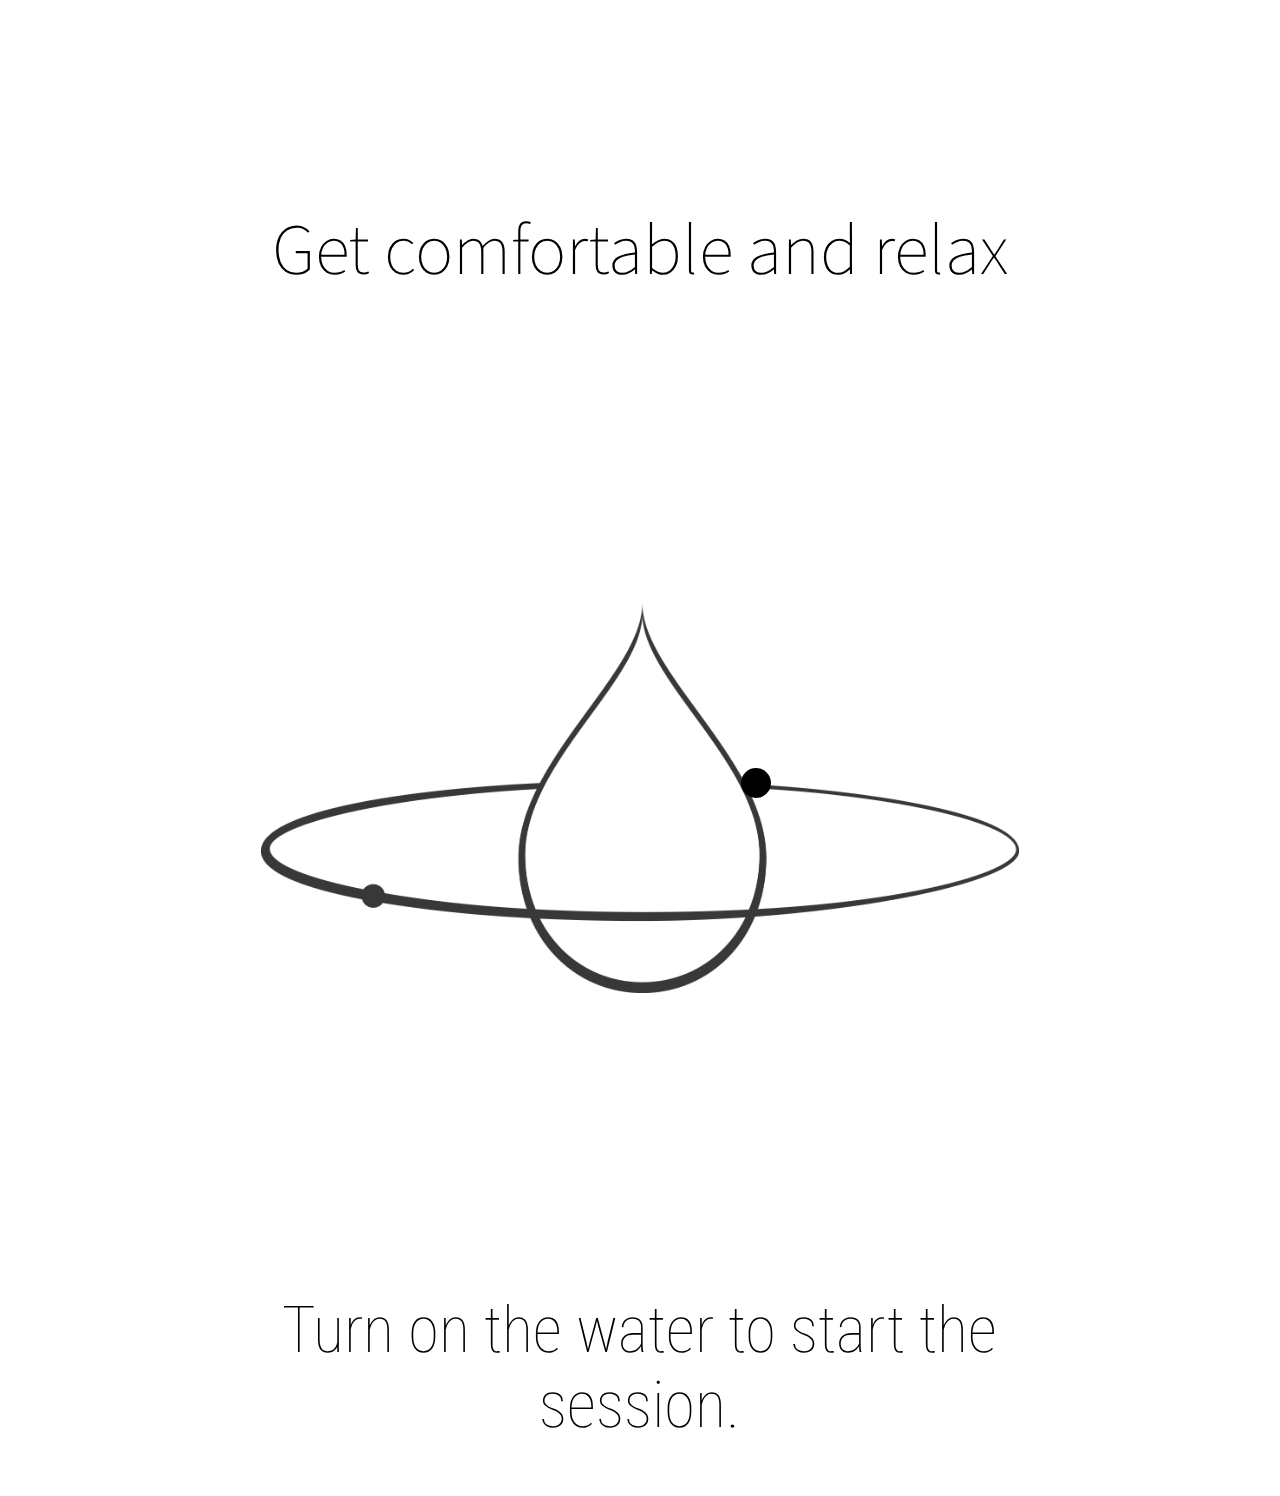
==== play.html @ d1fb0a1b "play page" ====
<html>
  <head>
    <link href="https://fonts.googleapis.com/css?family=Roboto+Condensed|Source+Sans+Pro:300" rel="stylesheet">
    <link rel="stylesheet" href="ns.css">
  </head>
  <body id="page3">
    <h1 id="page3-top-text">Get comfortable and relax</h1>
    <div class="logo-div">
      <img src="logo.png" />
      <div id="circle"></div>
    </div>
    <h2 id="page3-bottom-text">Turn on the water to start the session.</h2>
  </body>
</html>
---- ns.css ----
#page3 {
  text-align: center;
}
#page3-top-text {
  display: block;
  font-size: 72px;
  margin-top: 200px;
  margin-bottom: 200px;
  width: 60%;
  margin-left: auto;
  margin-right: auto;
  font-weight: 100;
  font-family: 'Source Sans Pro', sans-serif;
}
.logo-div {
  width: 100%;
  padding-top: 100px;
  padding-bottom: 100px;
  position: relative;
}
.logo-div > img {
  width: 60%;
  display: block;
  margin-left: auto;
  margin-right: auto;
}
.logo-div > #circle {
  border-radius: 50%;
  width: 30px;
  height: 30px;
  background-color: #000;
  position: absolute;
  top: 45%;
  left: 58%;
  animation: circle-orbit 3s linear infinite;
}
@keyframes circle-orbit {
  0% {
    top: 45%;
    left: 39%;
    width: 0px;
    height: 0px;
  }
  10% {
    top: 50%;
    left: 23%;
    width: 30px;
    height: 30px;
  }
  20% {
    top: 54%;
    left: 19%;
  }
  30% {
    top: 60%;
    left: 23%;
  }
  40% {
    top: 65%;
    left: 39%;
  }
  50% {
    top: 64%;
    left: 57%;
  }
  60% {
    top: 60%;
    left: 73%;
    width: 30px;
    height: 30px;
  }
  70% {
    top: 54%;
    left: 78%;
  }
  80% {
    top: 50%;
    left: 74%;
  }
  90% {
    top: 46%;
    left: 58%;
  }
  100% {
    top: 46%;
    left: 58%;
    width: 0px;
    height: 0px;
  }
}
#page3-bottom-text {
  display: block;
  width: 70%;
  margin-left: auto;
  margin-right: auto;
  font-size: 64px;
  font-weight: 100;
  margin-top: 200px;
  font-family: 'Roboto Condensed', sans-serif;
}
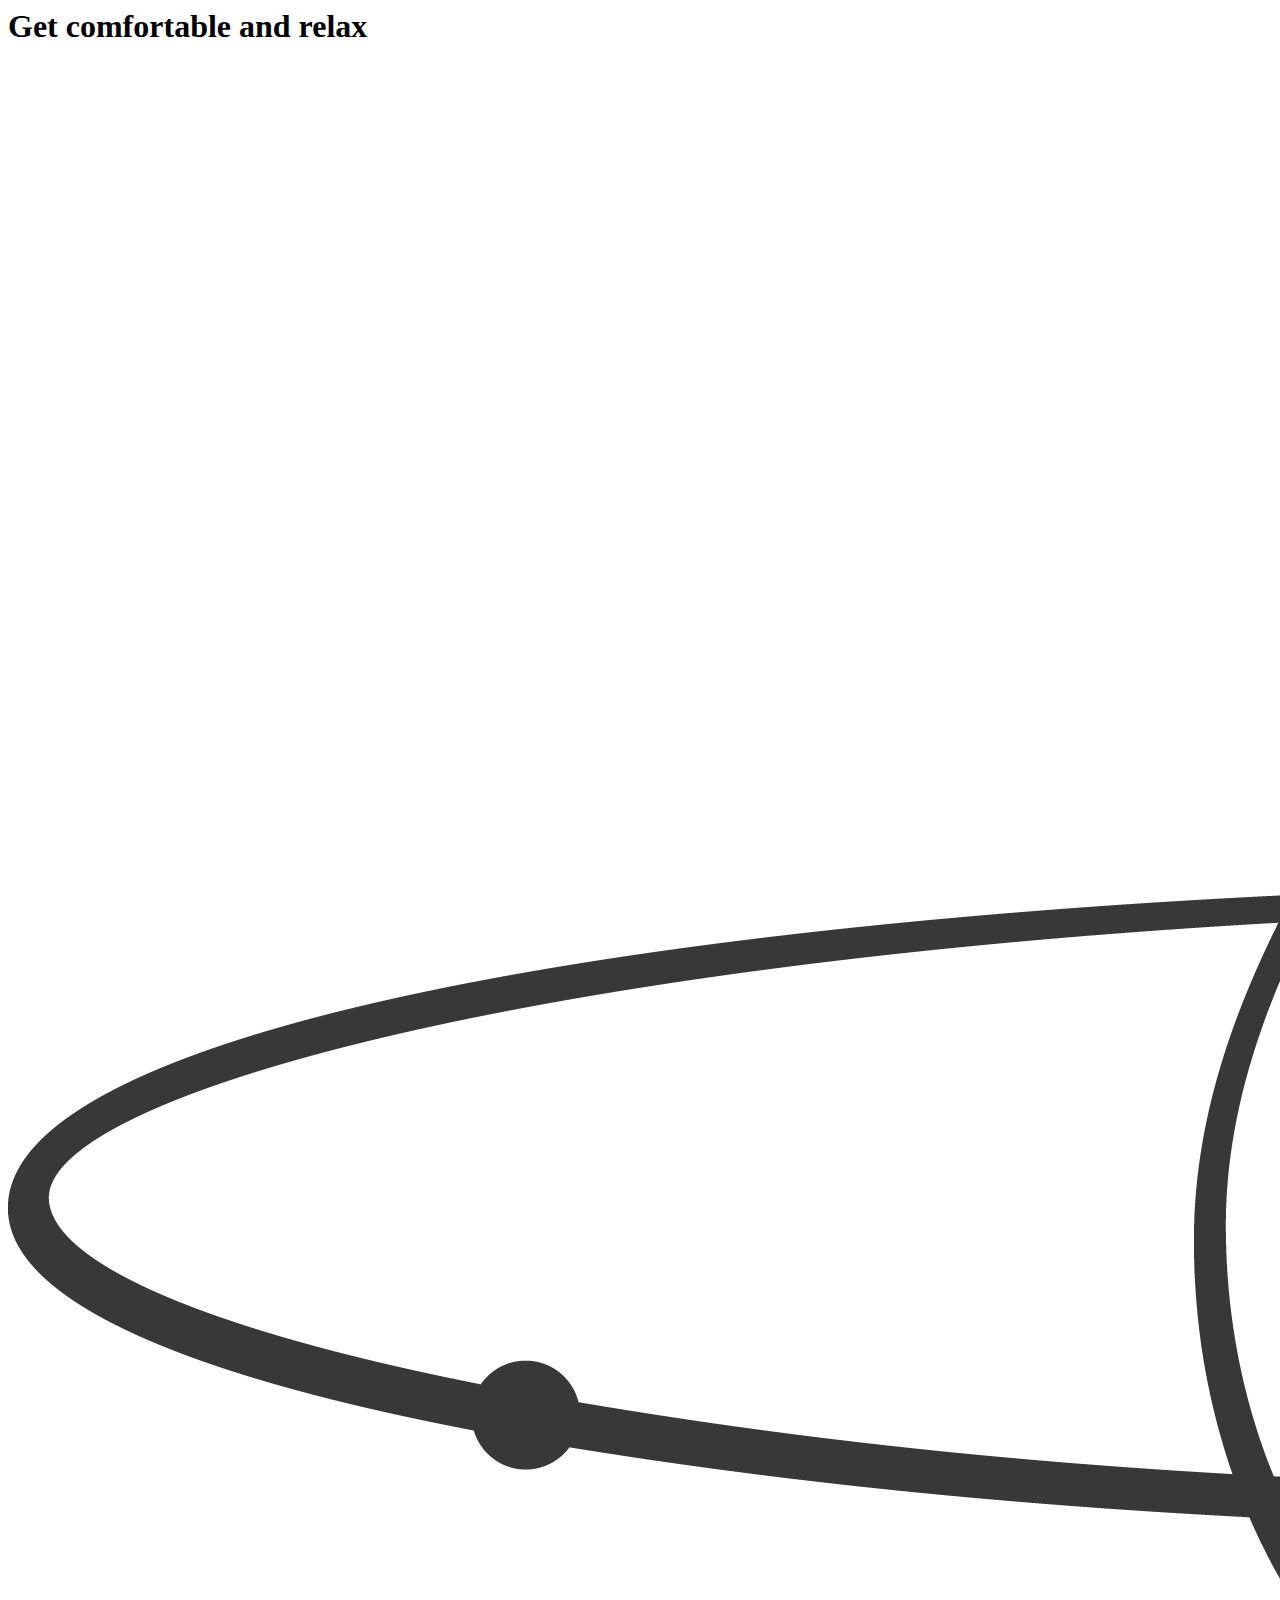
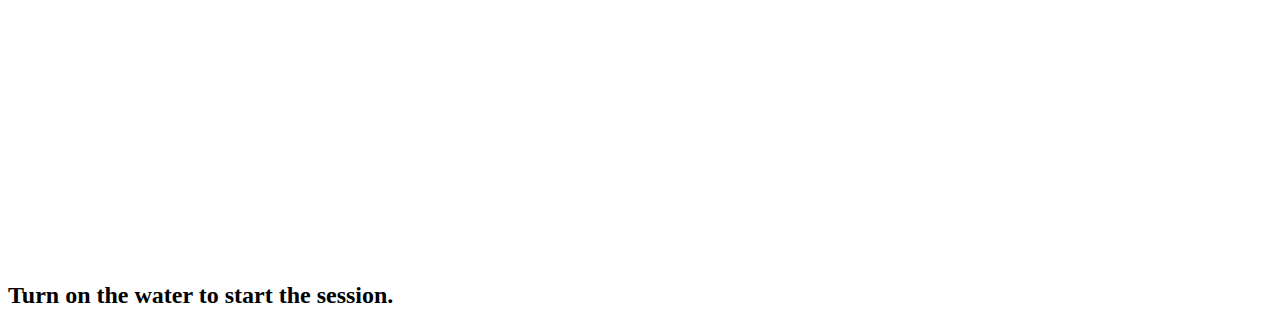
==== commit a0180346: "ok" ====
--- a/play.html
+++ b/play.html
@@ -1,7 +1,7 @@
 <html>
   <head>
     <link href="https://fonts.googleapis.com/css?family=Roboto+Condensed|Source+Sans+Pro:300" rel="stylesheet">
-    <link rel="stylesheet" href="ns.css">
+    <link rel="stylesheet" href="stylesheet.css">
   </head>
   <body id="page3">
     <h1 id="page3-top-text">Get comfortable and relax</h1>
--- a/stylesheet.css
+++ b/stylesheet.css
@@ -0,0 +1,235 @@
+
+
+#wrapper {
+  height: 90vh;
+  width : 25%;
+  padding: 2%;
+  position: relative;
+  margin-left: auto;
+  margin-right: auto;
+}
+
+.sida2-play {
+  position: relative;
+  text-align: center;
+  margin-left: auto;
+  margin-right: auto;
+  background-color: black;
+  width: 100px;
+  height: 100px;
+  top: 60%;
+  border-radius: 50%;
+  box-shadow: 0px 0px 10px black;
+}
+
+.sida2-playbutton {
+  border-style: solid;
+  border-width: 37px;
+  border-color: #202020;
+  top: 30%;
+  left: 35%;
+
+  position: relative;
+  box-sizing: border-box;
+  width: 20px;
+  height: 20px;
+  border-width: 20px 0px 20px 37px;
+
+
+
+  border-color: transparent transparent transparent #FFF;
+
+}
+
+
+
+.sida2-play:hover {
+  cursor: pointer;
+}
+
+@media screen and (max-width: 992px) {
+  #wrapper {
+    width: 100%;
+  }
+
+*{
+    box-sizing: border-box;
+}
+
+html, body{
+    margin:0;
+    padding:0;
+    font-family: "avenir", sans-serif;
+}
+
+
+#sida1{
+    width:100%;
+    padding:10px;
+}
+
+#sida1 > header {
+    width:100%;
+    display:flex;
+    flex-direction: row;
+    justify-content: flex-end;
+}
+
+#sida1 > header > #profile{
+    margin:5px 10px 20px;
+    text-decoration: none;
+    color:#383839;
+}
+
+#sida1 > h2{
+    margin:0;
+    color:#383839;
+}
+
+#sida1 > .horizontal-nav {
+    background: #fff;
+    height: 78px;
+    overflow-y: hidden;
+    margin: 0 0 32px;
+    border-radius: 3px;
+}
+
+#sida1 > .horizontal-nav > .nav-wrapper{
+    white-space:nowrap;
+    overflow-x:auto;
+    -webkit-overflow-scrolling:touch;
+    -ms-overflow-style: -ms-autohiding-scrollbar;
+    padding: 0 0 16px;
+}
+
+#sida1 > .horizontal-nav > .nav-wrapper > a{
+    text-decoration: none;
+}
+
+#sida1 > .horizontal-nav > .nav-wrapper > a > .link{
+    display:inline-block;
+    border-radius: 3px;
+    margin: 0 2px;
+    border:1px solid rgba(0,0,0, 0.6);
+    min-width: 36%;
+    text-align: center;
+}
+
+#sida1 > .horizontal-nav > .nav-wrapper > a > .nav-link {
+    color:#383839;
+    font-family: 'avenir', sans-serif;
+    font-size: 14px;
+    font-weight: 400;
+    height:78px;
+    letter-spacing: 0.03em;
+    line-height: 78px;
+    padding:0 24px;
+
+}
+
+#sida1 > .horizontal-nav > .nav-wrapper > a > .nav-link.-active {
+    color:#fafafa;
+    font-weight: 500;
+
+}
+
+#page3 {
+  text-align: center;
+}
+#page3 > #page3-top-text {
+  display: block;
+  font-size: 72px;
+  margin-top: 200px;
+  margin-bottom: 200px;
+  width: 60%;
+  margin-left: auto;
+  margin-right: auto;
+  font-weight: 100;
+  font-family: 'Source Sans Pro', sans-serif;
+}
+#page3 > .logo-div {
+  width: 100%;
+  padding-top: 100px;
+  padding-bottom: 100px;
+  position: relative;
+}
+#page3 > .logo-div > img {
+  width: 60%;
+  display: block;
+  margin-left: auto;
+  margin-right: auto;
+}
+#page3 > .logo-div > #circle {
+  border-radius: 50%;
+  width: 30px;
+  height: 30px;
+  background-color: #000;
+  position: absolute;
+  top: 45%;
+  left: 58%;
+  animation: circle-orbit 3s linear infinite;
+}
+@keyframes circle-orbit {
+  0% {
+    top: 45%;
+    left: 39%;
+    width: 0px;
+    height: 0px;
+  }
+  10% {
+    top: 50%;
+    left: 23%;
+    width: 30px;
+    height: 30px;
+  }
+  20% {
+    top: 54%;
+    left: 19%;
+  }
+  30% {
+    top: 60%;
+    left: 23%;
+  }
+  40% {
+    top: 65%;
+    left: 39%;
+  }
+  50% {
+    top: 64%;
+    left: 57%;
+  }
+  60% {
+    top: 60%;
+    left: 73%;
+    width: 30px;
+    height: 30px;
+  }
+  70% {
+    top: 54%;
+    left: 78%;
+  }
+  80% {
+    top: 50%;
+    left: 74%;
+  }
+  90% {
+    top: 46%;
+    left: 58%;
+  }
+  100% {
+    top: 46%;
+    left: 58%;
+    width: 0px;
+    height: 0px;
+  }
+}
+#page3 > #page3-bottom-text {
+  display: block;
+  width: 70%;
+  margin-left: auto;
+  margin-right: auto;
+  font-size: 64px;
+  font-weight: 100;
+  margin-top: 200px;
+  font-family: 'Roboto Condensed', sans-serif;
+}
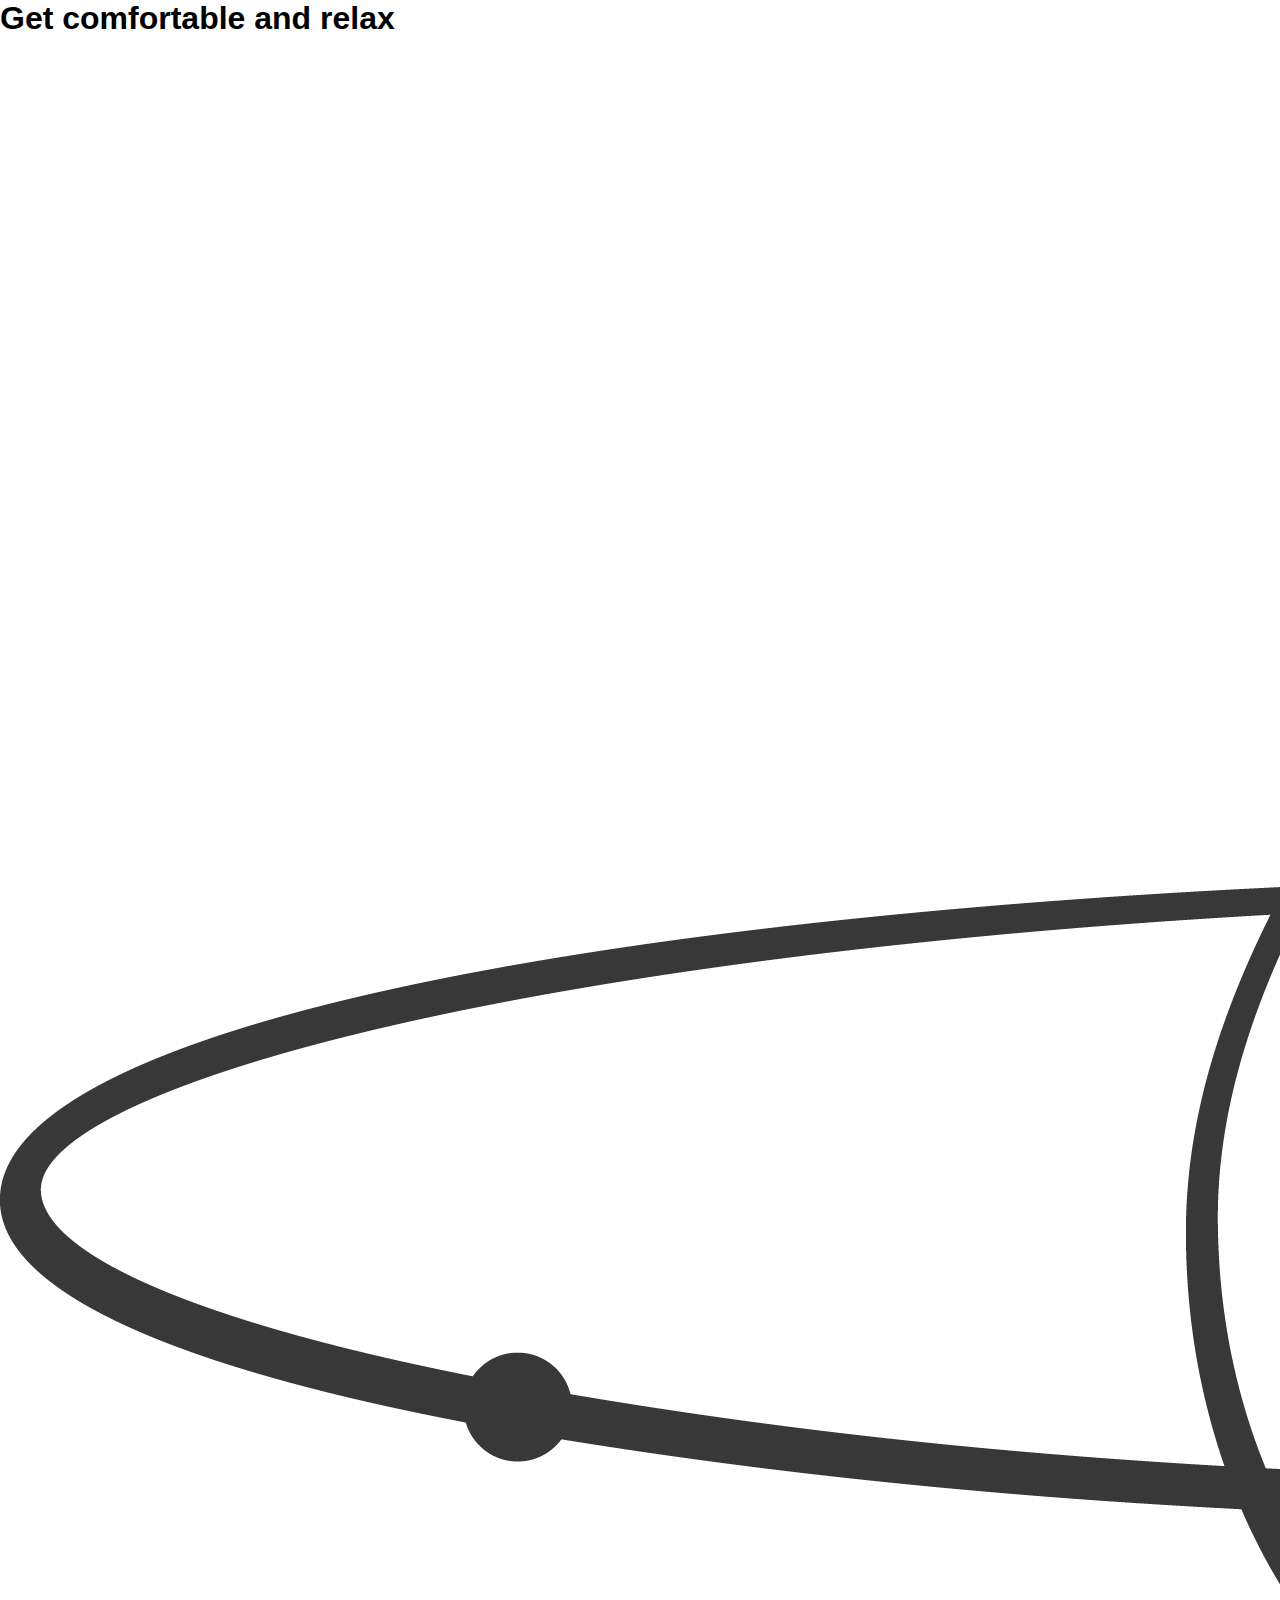
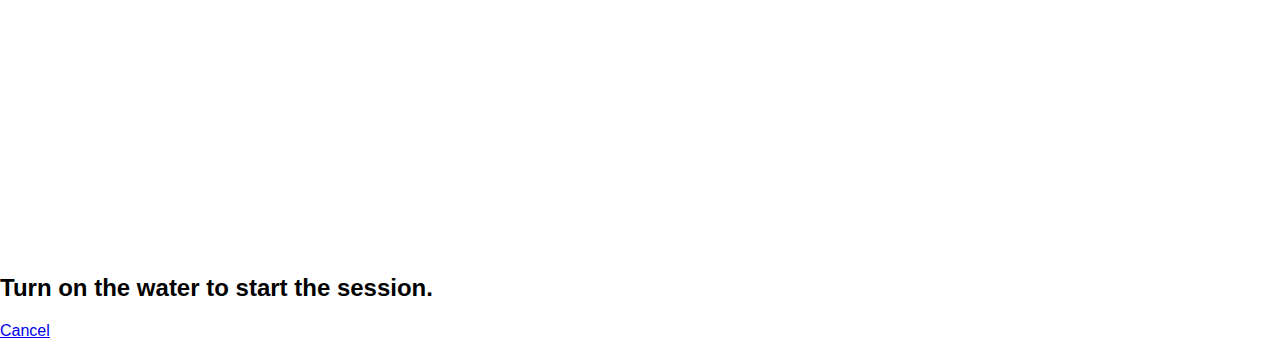
==== commit 2e9d138f: "feedback" ====
--- a/play.html
+++ b/play.html
@@ -10,5 +10,6 @@
       <div id="circle"></div>
     </div>
     <h2 id="page3-bottom-text">Turn on the water to start the session.</h2>
+    <a href="feedback.html" id="cancelBtn">Cancel</a>
   </body>
 </html>
--- a/stylesheet.css
+++ b/stylesheet.css
@@ -7,6 +7,12 @@
   position: relative;
   margin-left: auto;
   margin-right: auto;
+}
+
+.play-html {
+  position: relative;
+  height: 100%;
+  top: 250px;
 }
 
 .sida2-play {
@@ -17,7 +23,7 @@
   background-color: black;
   width: 100px;
   height: 100px;
-  top: 60%;
+
   border-radius: 50%;
   box-shadow: 0px 0px 10px black;
 }
@@ -40,17 +46,13 @@
   border-color: transparent transparent transparent #FFF;
 
 }
-
-
-
-.sida2-play:hover {
-  cursor: pointer;
-}
-
-@media screen and (max-width: 992px) {
-  #wrapper {
-    width: 100%;
-  }
+.triangle {
+  stroke-dasharray: 280;
+
+  stroke: #fff;
+  transform: translate(-3px, -10px);
+
+}
 
 *{
     box-sizing: border-box;
@@ -62,31 +64,105 @@
     font-family: "avenir", sans-serif;
 }
 
-
-#sida1{
-    width:100%;
-    padding:10px;
-}
-
-#sida1 > header {
+header, #page3 > header {
     width:100%;
     display:flex;
     flex-direction: row;
     justify-content: flex-end;
-}
-
-#sida1 > header > #profile{
+    position:relative;
+    z-index: 100;
+}
+
+
+
+header > #profile{
     margin:5px 10px 20px;
     text-decoration: none;
     color:#383839;
-}
-
-#sida1 > h2{
+    font-size: 36px;
+}
+
+header > #getBack, #page3 > header > #getBack{
+    margin:5px 10px 20px;
+    text-decoration: none;
+    color:#383839;
+    font-size: 36px;
+}
+
+
+
+.nav-link#relax{
+    background:url('./images/Bilder_jari/sam-schooler-4824-unsplash.jpg');
+    background-size: cover;
+    background-repeat: no-repeat;
+}
+
+.nav-link#stress{
+    background:url('./images/Bilder_jari/skystar.jpg');
+    background-size: cover;
+    background-repeat: no-repeat;
+}
+
+.nav-link#relationship{
+    background:url('./images/Bilder_jari/rela.jpg');
+    background-size: cover;
+    background-repeat: no-repeat;
+}
+
+.nav-link#personalGrowth{
+    background:url('./images/Bilder_jari/personalGrowth.jpg');
+    background-size: cover;
+    background-repeat: no-repeat;
+}
+
+.nav-link#ambient{
+    background:url('./images/Bilder_jari/andrew-haimerl-594067-unsplash.jpg');
+    background-size: cover;
+    background-repeat: no-repeat;
+}
+
+.nav-link#nature{
+    background:url('./images/Bilder_jari/rene-bieder-101094-unsplash.jpg');
+    background-size: cover;
+    background-repeat: no-repeat;
+}
+
+.nav-link#acoustic{
+    background:url('./images/Bilder_jari/ramiro-mendes-392727-unsplash.jpg');
+    background-size: cover;
+    background-repeat: no-repeat;
+}
+
+.nav-link#waves{
+    background:url('./images/Bilder_jari/sam-schooler-4824-unsplash.jpg');
+    background-size: cover;
+    background-repeat: no-repeat;
+}
+
+.nav-link#morning_shower{
+    background:url('./images/Bilder_jari/samuel-zeller-19361-unsplash.jpg');
+    background-size: cover;
+    background-repeat: no-repeat;
+}
+
+.nav-link#after_workout{
+    background:url('./images/Bilder_jari/kyle-johnson-389070-unsplash.jpg');
+    background-size: cover;
+    background-repeat: no-repeat;
+}
+
+
+.sida1{
+    width:100%;
+    padding:10px;
+}
+
+.sida1 > h2{
     margin:0;
     color:#383839;
 }
 
-#sida1 > .horizontal-nav {
+.sida1 > .horizontal-nav {
     background: #fff;
     height: 78px;
     overflow-y: hidden;
@@ -94,7 +170,7 @@
     border-radius: 3px;
 }
 
-#sida1 > .horizontal-nav > .nav-wrapper{
+.sida1 > .horizontal-nav > .nav-wrapper{
     white-space:nowrap;
     overflow-x:auto;
     -webkit-overflow-scrolling:touch;
@@ -102,20 +178,20 @@
     padding: 0 0 16px;
 }
 
-#sida1 > .horizontal-nav > .nav-wrapper > a{
+.sida1 > .horizontal-nav > .nav-wrapper > a{
     text-decoration: none;
 }
 
-#sida1 > .horizontal-nav > .nav-wrapper > a > .link{
+.sida1 > .horizontal-nav > .nav-wrapper > a > .link{
     display:inline-block;
     border-radius: 3px;
     margin: 0 2px;
     border:1px solid rgba(0,0,0, 0.6);
-    min-width: 36%;
+    min-width: 33%;
     text-align: center;
 }
 
-#sida1 > .horizontal-nav > .nav-wrapper > a > .nav-link {
+.sida1 > .horizontal-nav > .nav-wrapper > a > .nav-link {
     color:#383839;
     font-family: 'avenir', sans-serif;
     font-size: 14px;
@@ -124,14 +200,28 @@
     letter-spacing: 0.03em;
     line-height: 78px;
     padding:0 24px;
-
-}
-
-#sida1 > .horizontal-nav > .nav-wrapper > a > .nav-link.-active {
+    color:#fff;
+
+}
+
+.sida1 > .horizontal-nav > .nav-wrapper > a > .nav-link.-active {
     color:#fafafa;
     font-weight: 500;
 
 }
+
+
+
+
+.sida2-play:hover {
+  cursor: pointer;
+}
+
+@media screen and (max-width: 992px) {
+  #wrapper {
+    width: 100%;
+}
+
 
 #page3 {
   text-align: center;
@@ -233,3 +323,129 @@
   margin-top: 200px;
   font-family: 'Roboto Condensed', sans-serif;
 }
+
+#page3 #cancelBt{
+    font-weight: 400 !important;
+    color:#383839 !important;
+    text-decoration: none !important;
+    font-size: 0.8em !important;
+}
+
+#wrapper.feedback{
+    width:100%;
+}
+
+#wrapper.feedback img{
+    width:70%;
+    margin-left: 15%;
+    margin-right: 15%;
+}
+
+#wrapper.feedback h2{
+    text-align: center;
+}
+
+#wrapper.feedback h3{
+    text-align: center;
+}
+
+#wrapper.feedback #feedbackText{
+    text-align: center;
+}
+
+#wrapper.feedback input[type=range] {
+  -webkit-appearance: none;
+  margin: 18px 10%;
+  width: 80%;
+}
+#wrapper.feedback #endSession{
+    position:absolute;
+    bottom:0;
+    width:40%;
+    background:#383839;
+    padding:10px;
+    border-radius: 23px;
+    font-size: 1.2em;
+    font-weight: 500;
+    color:#fff;
+    text-align: center;
+    text-decoration: none;
+    margin-left: 27%;
+    margin-right: 27%;
+}
+#wrapper.feedback input[type=range]:focus {
+  outline: none;
+}
+#wrapper.feedback input[type=range]::-webkit-slider-runnable-track {
+  width: 70%;
+  height: 3px;
+  cursor: pointer;
+  animate: 0.2s;
+  background:rgba(56, 56, 57, 0.2);
+  border-radius: 1.3px;
+  border: 0.2px solid #383839;
+}
+#wrapper.feedback input[type=range]::-webkit-slider-thumb {
+  border: 1px solid #383839;
+  height: 36px;
+  width: 36px;
+  border-radius: 18px;
+  background: #383839;
+  cursor: pointer;
+  -webkit-appearance: none;
+  margin-top: -14px;
+}
+#wrapper.feedback input[type=range]:focus::-webkit-slider-runnable-track {
+  background: #383839;
+}
+#wrapper.feedback input[type=range]::-moz-range-track {
+  width: 70%;
+  height: 2px;
+  cursor: pointer;
+  animate: 0.2s;
+  background: #3;
+  border-radius: 1.3px;
+  border: 0.2px solid #383839;
+}
+#wrapper.feedback input[type=range]::-moz-range-thumb {
+  border: 1px solid #383839;
+  height: 36px;
+  width: 16px;
+  border-radius: 3px;
+  background: #ffffff;
+  cursor: pointer;
+}
+#wrapper.feedback input[type=range]::-ms-track {
+  width: 70%;
+  height: 2px;
+  cursor: pointer;
+  animate: 0.2s;
+  background: transparent;
+  border-color: transparent;
+  border-width: 16px 0;
+  color: transparent;
+}
+#wrapper.feedback input[type=range]::-ms-fill-lower {
+  background: #383839;
+  border: 0.2px solid #383839;
+  border-radius: 2.6px;
+}
+#wrapper.feedback input[type=range]::-ms-fill-upper {
+  background: #383839;
+  border: 0.2px solid #383839;
+  border-radius: 2.6px;
+}
+#wrapper.feedback input[type=range]::-ms-thumb {
+  border: 1px solid #000000;
+  height: 36px;
+  width: 16px;
+  border-radius: 3px;
+  background: #ffffff;
+  cursor: pointer;
+}
+#wrapper.feedback input[type=range]:focus::-ms-fill-lower {
+  background: #383839;
+}
+#wrapper.feedback input[type=range]:focus::-ms-fill-upper {
+  background: #383839;
+}
